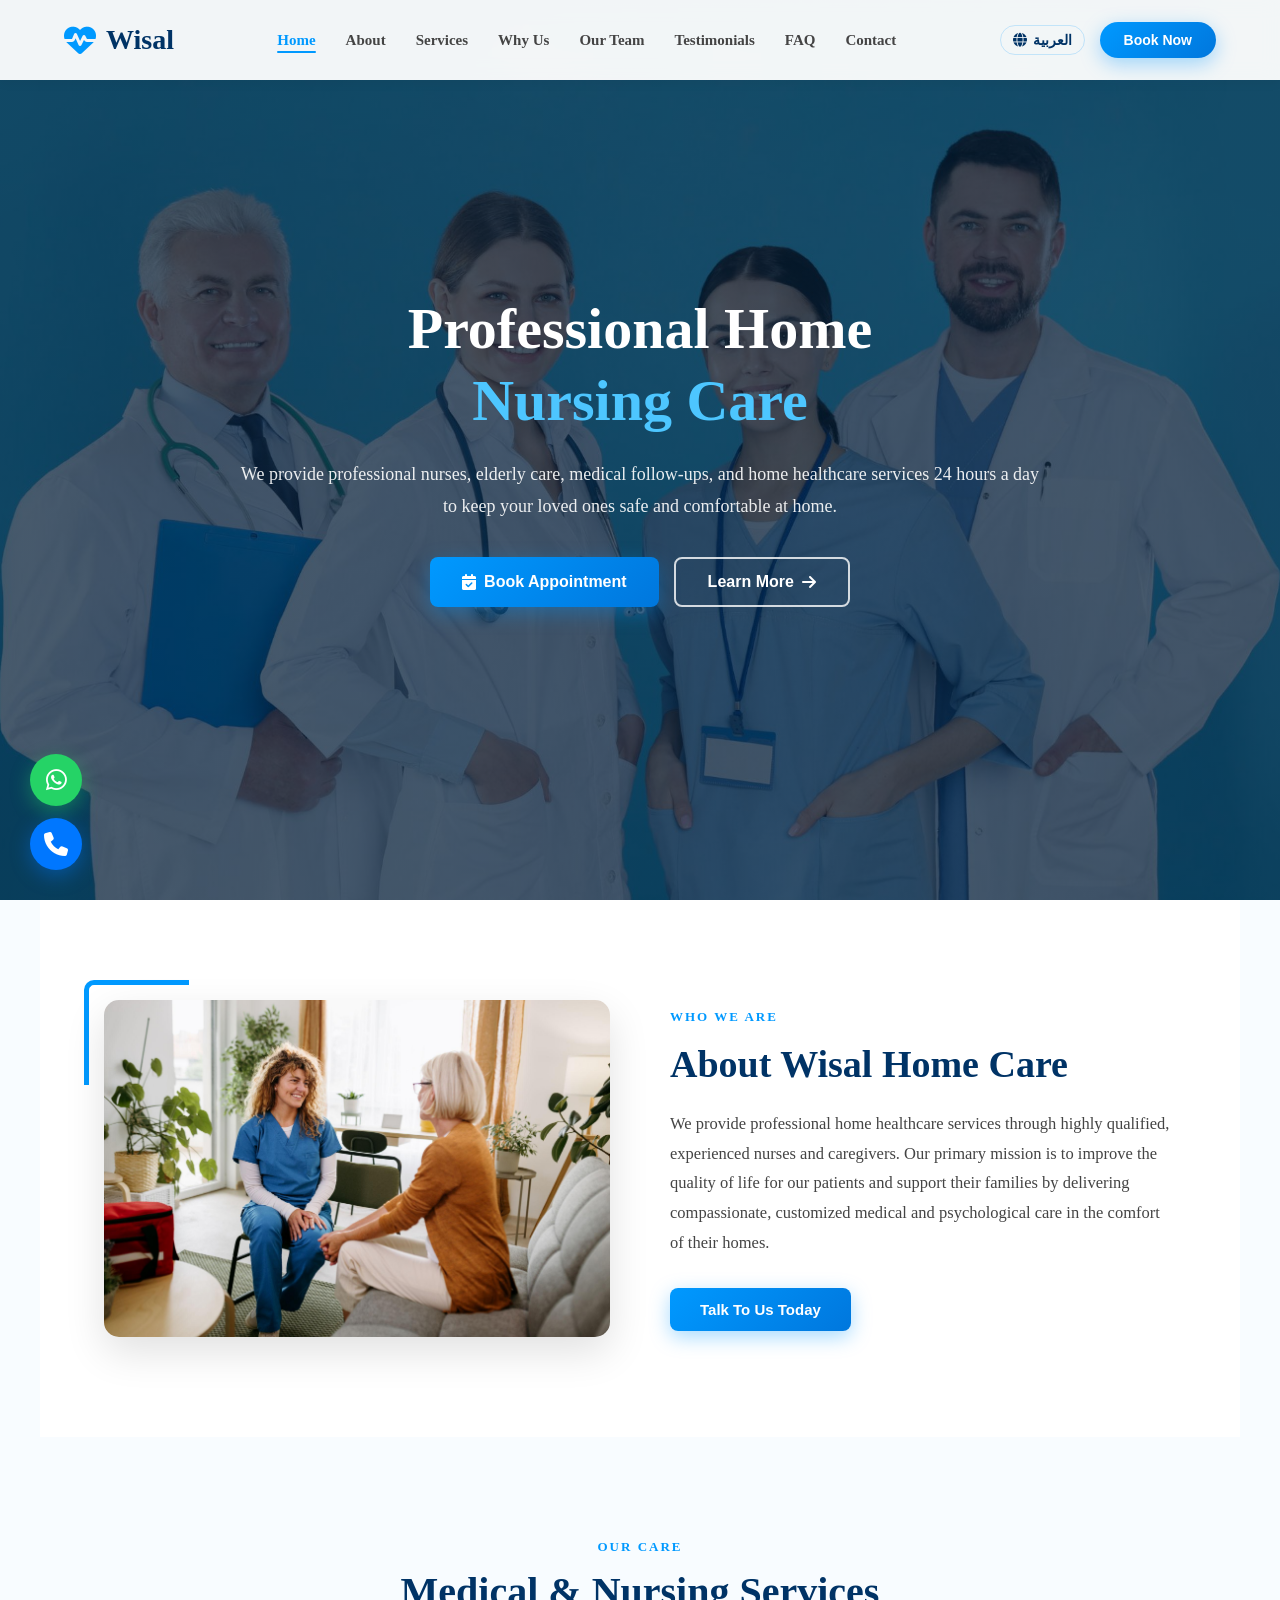
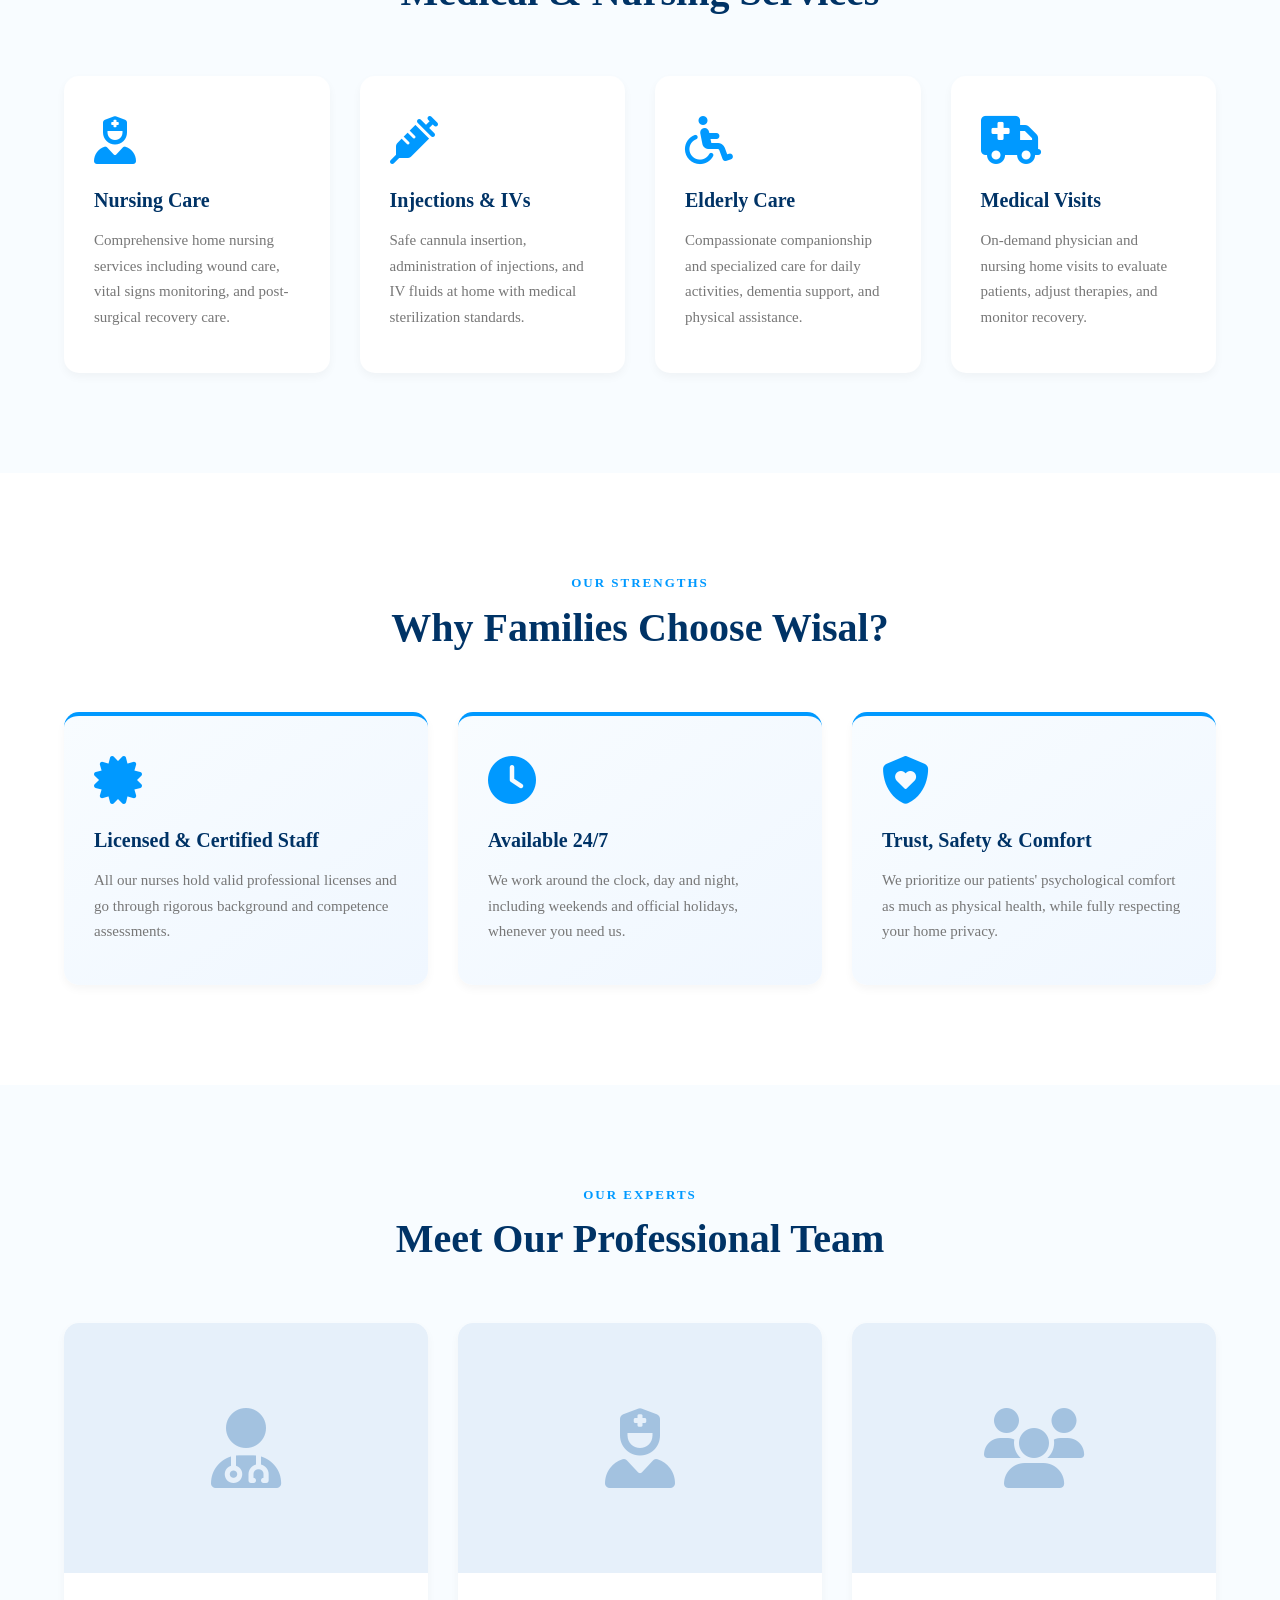
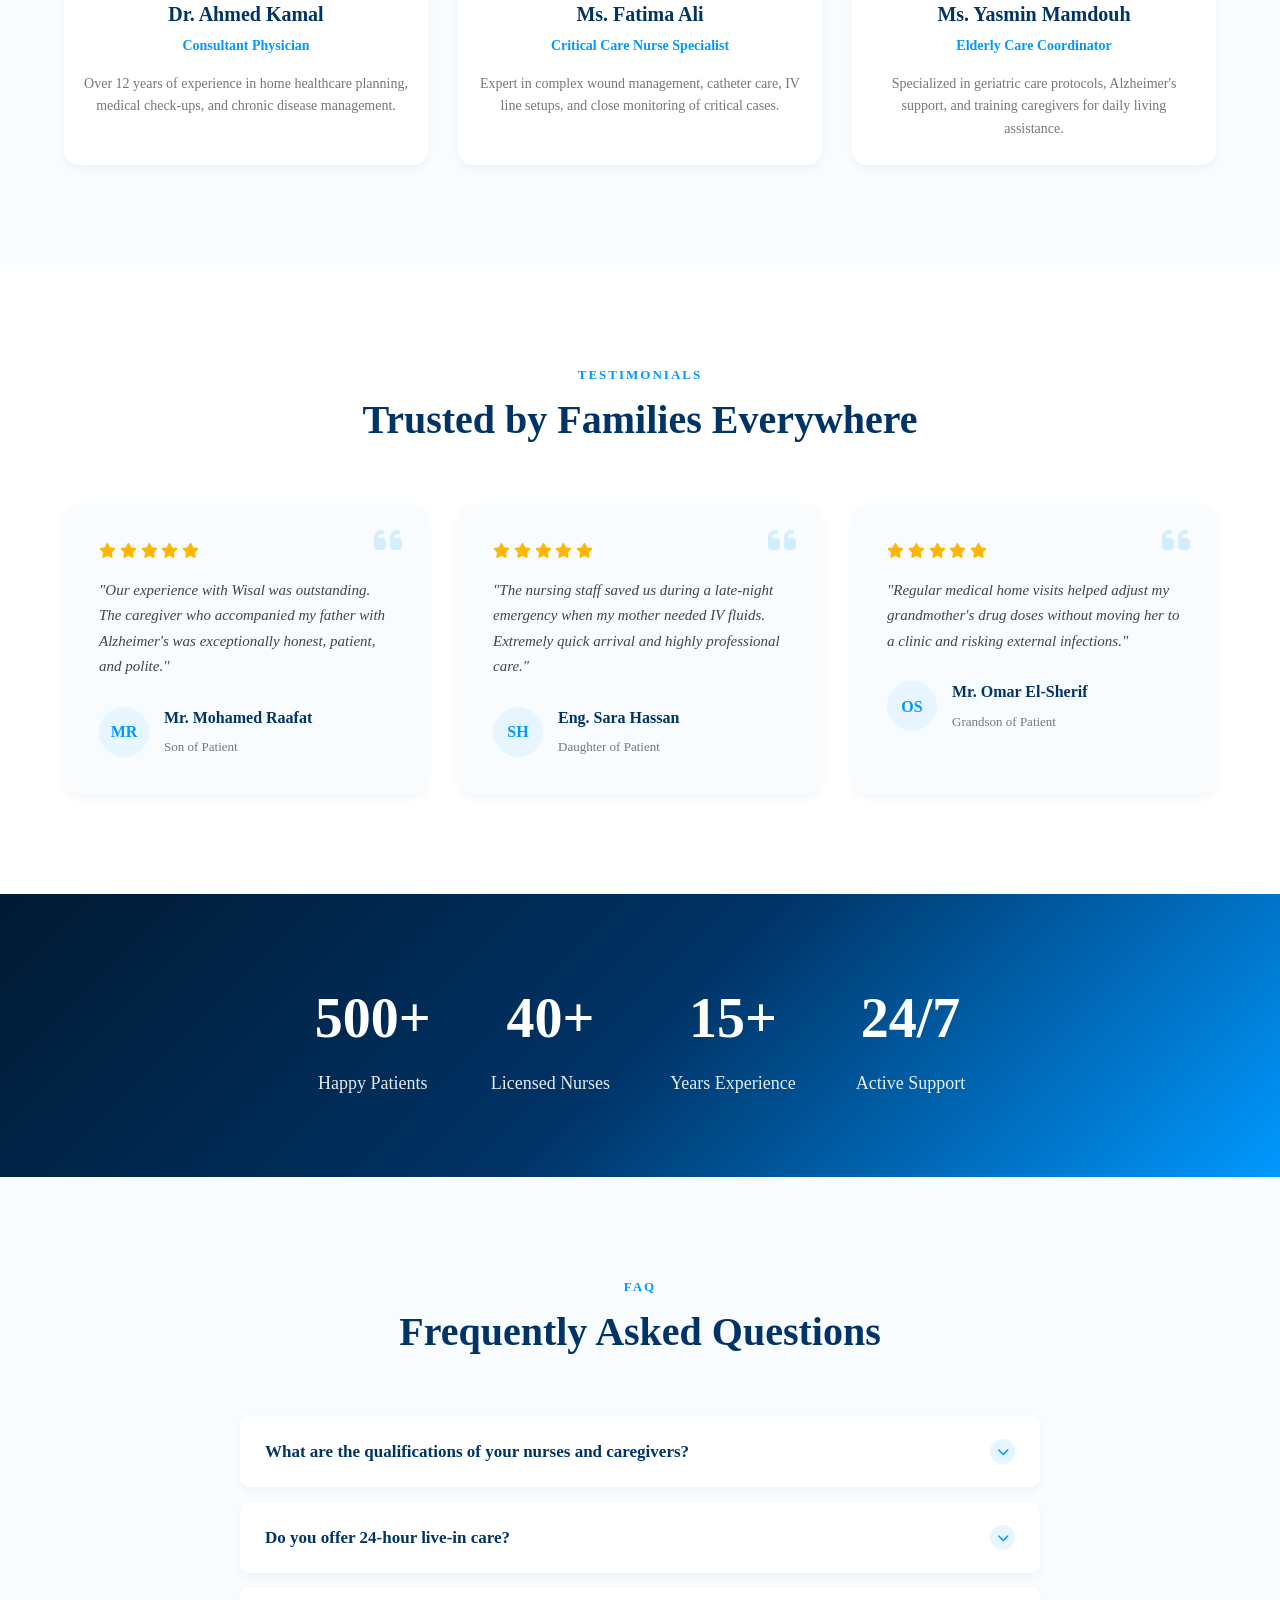
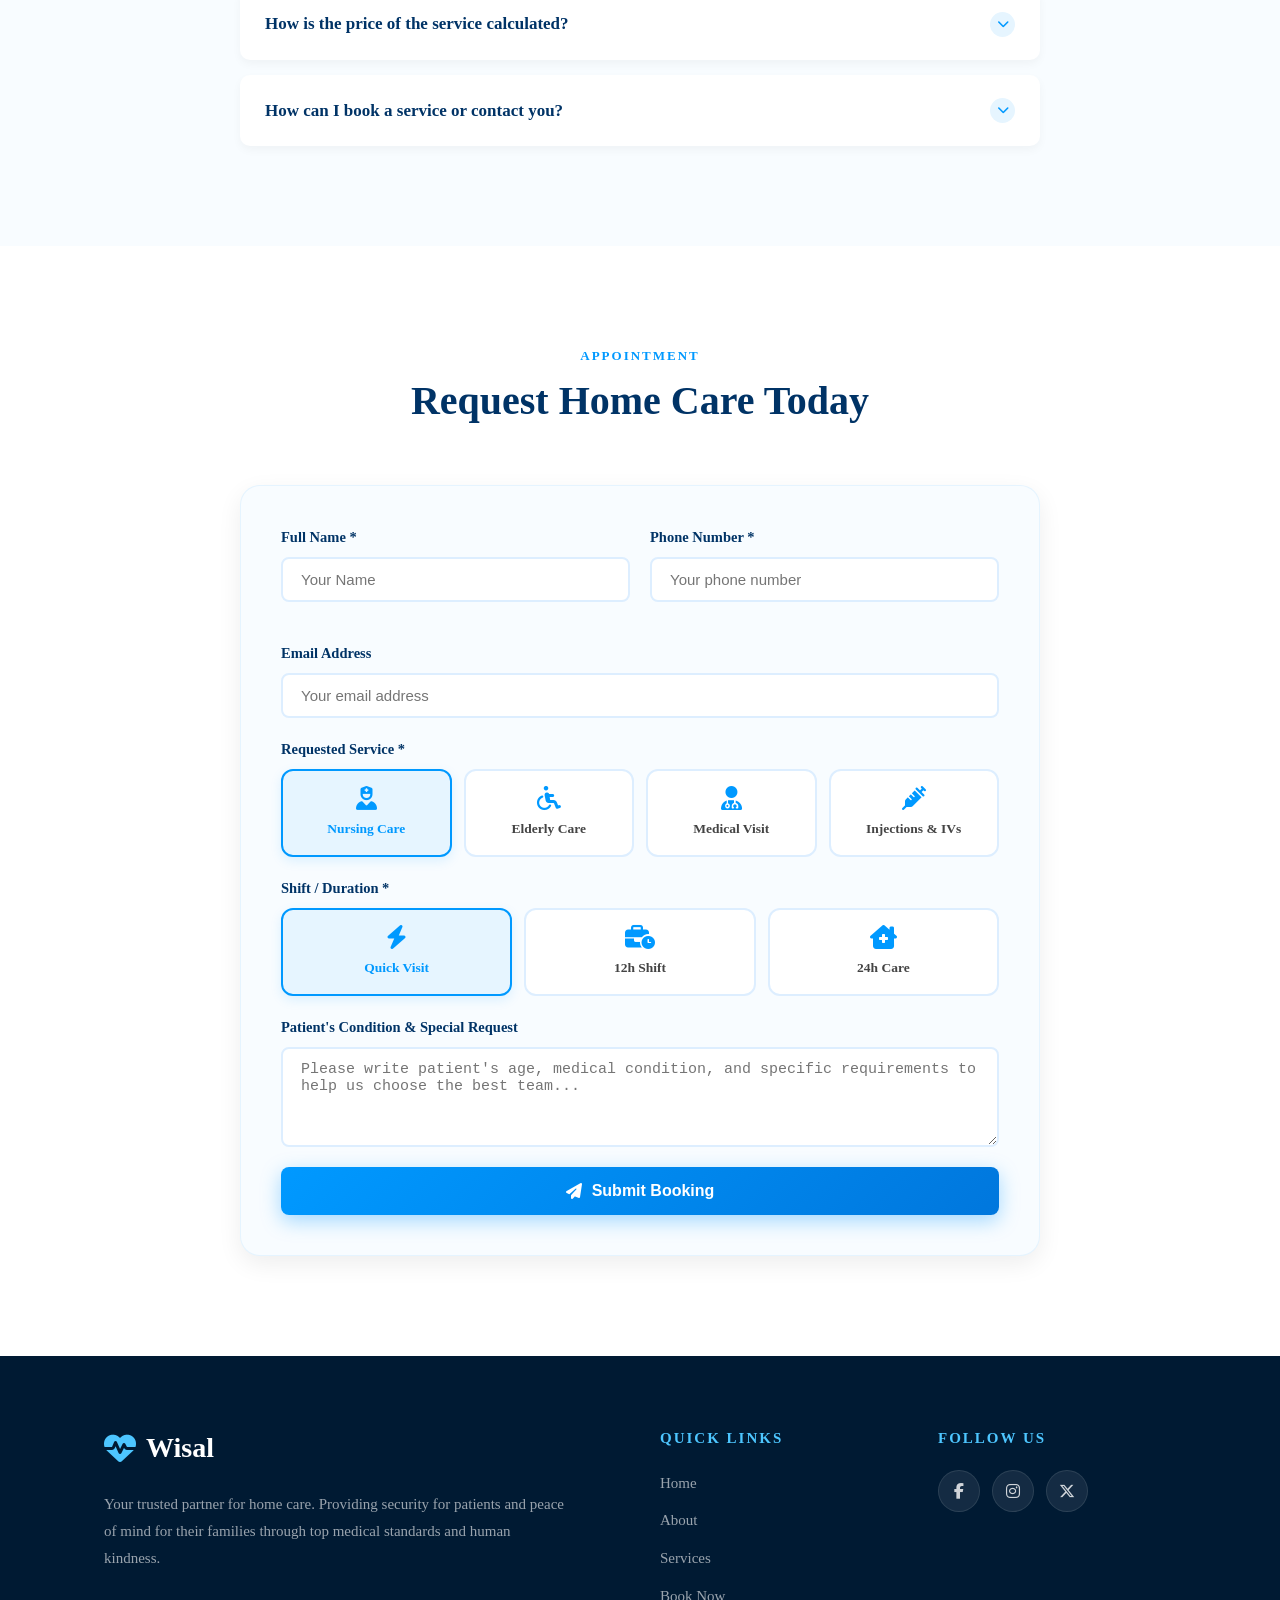
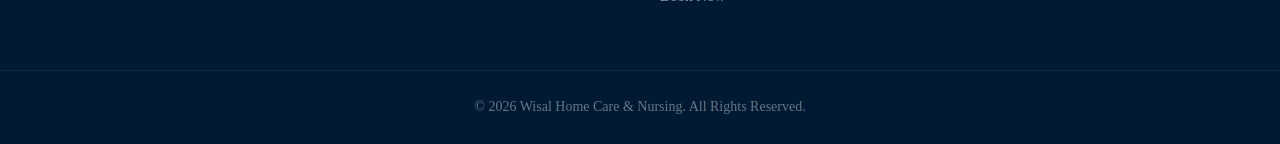
==== index-en.html @ 46eadae9 "Refactor project structure to modular files, add Arabic/English versions, interactive booking form, " ====
<!DOCTYPE html>
<html lang="en" dir="ltr">
<head>
    <meta charset="UTF-8">
    <meta name="viewport" content="width=device-width, initial-scale=1.0">
    <meta name="description" content="Wisal Home Care Community - Providing professional home nursing, elderly care, and medical follow-ups 24/7.">
    <title>Wisal Home Care & Nursing Services</title>
    <!-- FontAwesome Icons -->
    <link rel="stylesheet" href="https://cdnjs.cloudflare.com/ajax/libs/font-awesome/6.7.2/css/all.min.css">
    <!-- Split CSS Compiled File -->
    <link rel="stylesheet" href="./css/style.css">
</head>
<body>

<!-- ==========================================================================
     NAVBAR
     ========================================================================== -->
<header id="header">
    <nav>
        <a href="#" class="logo">
            <i class="fa-solid fa-heart-pulse"></i>
            <h2>Wisal</h2>
        </a>

        <ul class="nav-links" id="nav-links">
            <li><a href="#" class="active">Home</a></li>
            <li><a href="#about">About</a></li>
            <li><a href="#services">Services</a></li>
            <li><a href="#why-us">Why Us</a></li>
            <li><a href="#team">Our Team</a></li>
            <li><a href="#testimonials">Testimonials</a></li>
            <li><a href="#faq">FAQ</a></li>
            <li><a href="#contact">Contact</a></li>
        </ul>

        <div class="nav-right">
            <!-- Language Switcher -->
            <button class="lang-switch" onclick="window.location.href='./index.html'">
                <i class="fa-solid fa-globe"></i>
                <span>العربية</span>
            </button>
            <button class="book-btn" onclick="document.getElementById('contact').scrollIntoView({behavior:'smooth'})">Book Now</button>
            <div class="hamburger" id="hamburger">
                <span></span>
                <span></span>
                <span></span>
            </div>
        </div>
    </nav>
</header>

<!-- ==========================================================================
     HERO SECTION
     ========================================================================== -->
<section class="hero">
    <div class="hero-overlay">
        <div class="hero-text">
            <h1>Professional Home <span>Nursing Care</span></h1>
            <p>We provide professional nurses, elderly care, medical follow-ups, and home healthcare services 24 hours a day to keep your loved ones safe and comfortable at home.</p>
            <div class="buttons">
                <button class="btn1" onclick="document.getElementById('contact').scrollIntoView({behavior:'smooth'})">
                    <i class="fa-solid fa-calendar-check"></i> Book Appointment
                </button>
                <button class="btn2" onclick="document.getElementById('about').scrollIntoView({behavior:'smooth'})">
                    Learn More <i class="fa-solid fa-arrow-right"></i>
                </button>
            </div>
        </div>
    </div>
</section>

<!-- ==========================================================================
     ABOUT SECTION
     ========================================================================== -->
<section id="about" class="about">
    <div class="about-image reveal">
        <img src="./img/tFx-KhAilJrNJD1cGnGdFwAbZsKAb8rjtskVbV6EomZc5nAIpCiWA5G-6uvdhgjhZjy23Blpyqgkq9o8GJXaNEtevzfDGAfsOKgZnXQZ93qeG8VlobmFA5ruehhHsmvQbsqc4K2mUr1YyQvxYz3chcpA-TrYgQQSXexReo0SDhFoOBASvXWwSKOg_LoPv8xk.jpg" alt="Wisal Nursing Staff">
    </div>
    <div class="about-content reveal">
        <h4>Who We Are</h4>
        <h2>About Wisal Home Care</h2>
        <p>We provide professional home healthcare services through highly qualified, experienced nurses and caregivers. Our primary mission is to improve the quality of life for our patients and support their families by delivering compassionate, customized medical and psychological care in the comfort of their homes.</p>
        <button onclick="document.getElementById('contact').scrollIntoView({behavior:'smooth'})">Talk To Us Today</button>
    </div>
</section>

<!-- ==========================================================================
     SERVICES SECTION
     ========================================================================== -->
<section id="services" class="services">
    <div class="section-header reveal">
        <h4>Our Care</h4>
        <h2>Medical & Nursing Services</h2>
    </div>
    <div class="service-container">
        <div class="service-card reveal">
            <i class="fa-solid fa-user-nurse"></i>
            <h3>Nursing Care</h3>
            <p>Comprehensive home nursing services including wound care, vital signs monitoring, and post-surgical recovery care.</p>
        </div>
        <div class="service-card reveal">
            <i class="fa-solid fa-syringe"></i>
            <h3>Injections & IVs</h3>
            <p>Safe cannula insertion, administration of injections, and IV fluids at home with medical sterilization standards.</p>
        </div>
        <div class="service-card reveal">
            <i class="fa-solid fa-wheelchair"></i>
            <h3>Elderly Care</h3>
            <p>Compassionate companionship and specialized care for daily activities, dementia support, and physical assistance.</p>
        </div>
        <div class="service-card reveal">
            <i class="fa-solid fa-truck-medical"></i>
            <h3>Medical Visits</h3>
            <p>On-demand physician and nursing home visits to evaluate patients, adjust therapies, and monitor recovery.</p>
        </div>
    </div>
</section>

<!-- ==========================================================================
     WHY US SECTION
     ========================================================================== -->
<section id="why-us" class="why-us">
    <div class="section-header reveal">
        <h4>Our Strengths</h4>
        <h2>Why Families Choose Wisal?</h2>
    </div>
    <div class="why-container">
        <div class="why-card reveal">
            <i class="fa-solid fa-certificate"></i>
            <h3>Licensed & Certified Staff</h3>
            <p>All our nurses hold valid professional licenses and go through rigorous background and competence assessments.</p>
        </div>
        <div class="why-card reveal">
            <i class="fa-solid fa-clock"></i>
            <h3>Available 24/7</h3>
            <p>We work around the clock, day and night, including weekends and official holidays, whenever you need us.</p>
        </div>
        <div class="why-card reveal">
            <i class="fa-solid fa-shield-heart"></i>
            <h3>Trust, Safety & Comfort</h3>
            <p>We prioritize our patients' psychological comfort as much as physical health, while fully respecting your home privacy.</p>
        </div>
    </div>
</section>

<!-- ==========================================================================
     TEAM SECTION
     ========================================================================== -->
<section id="team" class="team">
    <div class="section-header reveal">
        <h4>Our Experts</h4>
        <h2>Meet Our Professional Team</h2>
    </div>
    <div class="team-container">
        <div class="team-card reveal">
            <div class="team-img-box">
                <i class="fa-solid fa-user-doctor"></i>
            </div>
            <div class="team-info">
                <h3>Dr. Ahmed Kamal</h3>
                <p class="specialty">Consultant Physician</p>
                <p>Over 12 years of experience in home healthcare planning, medical check-ups, and chronic disease management.</p>
            </div>
        </div>
        <div class="team-card reveal">
            <div class="team-img-box">
                <i class="fa-solid fa-user-nurse"></i>
            </div>
            <div class="team-info">
                <h3>Ms. Fatima Ali</h3>
                <p class="specialty">Critical Care Nurse Specialist</p>
                <p>Expert in complex wound management, catheter care, IV line setups, and close monitoring of critical cases.</p>
            </div>
        </div>
        <div class="team-card reveal">
            <div class="team-img-box">
                <i class="fa-solid fa-users"></i>
            </div>
            <div class="team-info">
                <h3>Ms. Yasmin Mamdouh</h3>
                <p class="specialty">Elderly Care Coordinator</p>
                <p>Specialized in geriatric care protocols, Alzheimer's support, and training caregivers for daily living assistance.</p>
            </div>
        </div>
    </div>
</section>

<!-- ==========================================================================
     TESTIMONIALS SECTION
     ========================================================================== -->
<section id="testimonials" class="testimonials">
    <div class="section-header reveal">
        <h4>Testimonials</h4>
        <h2>Trusted by Families Everywhere</h2>
    </div>
    <div class="testimonial-container">
        <div class="testimonial-card reveal">
            <i class="fa-solid fa-quote-left quote-icon"></i>
            <div class="stars">
                <i class="fa-solid fa-star"></i>
                <i class="fa-solid fa-star"></i>
                <i class="fa-solid fa-star"></i>
                <i class="fa-solid fa-star"></i>
                <i class="fa-solid fa-star"></i>
            </div>
            <p>"Our experience with Wisal was outstanding. The caregiver who accompanied my father with Alzheimer's was exceptionally honest, patient, and polite."</p>
            <div class="client-info">
                <div class="client-avatar">MR</div>
                <div class="client-details">
                    <h4>Mr. Mohamed Raafat</h4>
                    <span>Son of Patient</span>
                </div>
            </div>
        </div>
        <div class="testimonial-card reveal">
            <i class="fa-solid fa-quote-left quote-icon"></i>
            <div class="stars">
                <i class="fa-solid fa-star"></i>
                <i class="fa-solid fa-star"></i>
                <i class="fa-solid fa-star"></i>
                <i class="fa-solid fa-star"></i>
                <i class="fa-solid fa-star"></i>
            </div>
            <p>"The nursing staff saved us during a late-night emergency when my mother needed IV fluids. Extremely quick arrival and highly professional care."</p>
            <div class="client-info">
                <div class="client-avatar">SH</div>
                <div class="client-details">
                    <h4>Eng. Sara Hassan</h4>
                    <span>Daughter of Patient</span>
                </div>
            </div>
        </div>
        <div class="testimonial-card reveal">
            <i class="fa-solid fa-quote-left quote-icon"></i>
            <div class="stars">
                <i class="fa-solid fa-star"></i>
                <i class="fa-solid fa-star"></i>
                <i class="fa-solid fa-star"></i>
                <i class="fa-solid fa-star"></i>
                <i class="fa-solid fa-star"></i>
            </div>
            <p>"Regular medical home visits helped adjust my grandmother's drug doses without moving her to a clinic and risking external infections."</p>
            <div class="client-info">
                <div class="client-avatar">OS</div>
                <div class="client-details">
                    <h4>Mr. Omar El-Sherif</h4>
                    <span>Grandson of Patient</span>
                </div>
            </div>
        </div>
    </div>
</section>

<!-- ==========================================================================
     STATISTICS SECTION
     ========================================================================== -->
<section class="stats">
    <div class="stat-box reveal">
        <h2>500+</h2>
        <p>Happy Patients</p>
    </div>
    <div class="stat-box reveal">
        <h2>40+</h2>
        <p>Licensed Nurses</p>
    </div>
    <div class="stat-box reveal">
        <h2>15+</h2>
        <p>Years Experience</p>
    </div>
    <div class="stat-box reveal">
        <h2>24/7</h2>
        <p>Active Support</p>
    </div>
</section>

<!-- ==========================================================================
     FAQ SECTION
     ========================================================================== -->
<section id="faq" class="faq">
    <div class="section-header reveal">
        <h4>FAQ</h4>
        <h2>Frequently Asked Questions</h2>
    </div>
    <div class="faq-container">
        <div class="faq-item reveal">
            <div class="faq-header">
                <h3>What are the qualifications of your nurses and caregivers?</h3>
                <div class="faq-icon"><i class="fa-solid fa-chevron-down"></i></div>
            </div>
            <div class="faq-body">
                <div class="faq-content">
                    All our nursing staff hold accredited nursing degrees and official practice licenses. Our elderly caregivers are carefully selected and trained in physical assistance, psychological comfort, and caring for patients with Alzheimer's and Parkinson's.
                </div>
            </div>
        </div>
        <div class="faq-item reveal">
            <div class="faq-header">
                <h3>Do you offer 24-hour live-in care?</h3>
                <div class="faq-icon"><i class="fa-solid fa-chevron-down"></i></div>
            </div>
            <div class="faq-body">
                <div class="faq-content">
                    Yes, we provide 24/7 live-in care services, either through a resident caregiver or via shifts (e.g., rotating 12-hour shifts) to guarantee that the patient is never left unsupervised.
                </div>
            </div>
        </div>
        <div class="faq-item reveal">
            <div class="faq-header">
                <h3>How is the price of the service calculated?</h3>
                <div class="faq-icon"><i class="fa-solid fa-chevron-down"></i></div>
            </div>
            <div class="faq-body">
                <div class="faq-content">
                    Pricing is calculated based on the patient's medical condition, the type of care (medical treatment vs daily companion care), and the duration (quick visit, 12-hour shift, or 24-hour residency). We offer flexible monthly packages.
                </div>
            </div>
        </div>
        <div class="faq-item reveal">
            <div class="faq-header">
                <h3>How can I book a service or contact you?</h3>
                <div class="faq-icon"><i class="fa-solid fa-chevron-down"></i></div>
            </div>
            <div class="faq-body">
                <div class="faq-content">
                    You can request a booking by filling out the form below, calling us directly, or using the floating WhatsApp button to chat instantly with our service coordinators.
                </div>
            </div>
        </div>
    </div>
</section>

<!-- ==========================================================================
     CONTACT SECTION
     ========================================================================== -->
<section id="contact" class="contact">
    <div class="section-header reveal">
        <h4>Appointment</h4>
        <h2>Request Home Care Today</h2>
    </div>
    
    <div class="booking-form-box reveal">
        <form id="bookingForm" action="https://formspree.io/f/xzdngzao" method="POST">
            <!-- Name & Phone -->
            <div class="form-group-grid">
                <div class="form-group">
                    <label for="name">Full Name *</label>
                    <input type="text" id="name" name="name" class="form-input" placeholder="Your Name" required>
                </div>
                <div class="form-group">
                    <label for="phone">Phone Number *</label>
                    <input type="tel" id="phone" name="phone" class="form-input" placeholder="Your phone number" required>
                </div>
            </div>
            
            <div class="form-group">
                <label for="email">Email Address</label>
                <input type="email" id="email" name="email" class="form-input" placeholder="Your email address">
            </div>

            <!-- Service Radio Selection Grid -->
            <div class="form-group">
                <label>Requested Service *</label>
                <div class="radio-grid">
                    <label class="radio-card">
                        <input type="radio" name="service_type" value="Nursing" checked>
                        <i class="fa-solid fa-user-nurse"></i>
                        <span>Nursing Care</span>
                    </label>
                    <label class="radio-card">
                        <input type="radio" name="service_type" value="Elderly Care">
                        <i class="fa-solid fa-wheelchair"></i>
                        <span>Elderly Care</span>
                    </label>
                    <label class="radio-card">
                        <input type="radio" name="service_type" value="Medical Visit">
                        <i class="fa-solid fa-user-doctor"></i>
                        <span>Medical Visit</span>
                    </label>
                    <label class="radio-card">
                        <input type="radio" name="service_type" value="Injections/IV">
                        <i class="fa-solid fa-syringe"></i>
                        <span>Injections & IVs</span>
                    </label>
                </div>
            </div>

            <!-- Duration Selection Grid -->
            <div class="form-group">
                <label>Shift / Duration *</label>
                <div class="radio-grid">
                    <label class="radio-card">
                        <input type="radio" name="duration" value="Quick Visit" checked>
                        <i class="fa-solid fa-bolt"></i>
                        <span>Quick Visit</span>
                    </label>
                    <label class="radio-card">
                        <input type="radio" name="duration" value="12 Hours Shift">
                        <i class="fa-solid fa-business-time"></i>
                        <span>12h Shift</span>
                    </label>
                    <label class="radio-card">
                        <input type="radio" name="duration" value="24 Hours Care">
                        <i class="fa-solid fa-house-chimney-medical"></i>
                        <span>24h Care</span>
                    </label>
                </div>
            </div>

            <!-- Patient Details Textarea -->
            <div class="form-group">
                <label for="message">Patient's Condition & Special Request</label>
                <textarea id="message" name="message" class="form-textarea" placeholder="Please write patient's age, medical condition, and specific requirements to help us choose the best team..."></textarea>
            </div>

            <!-- Submit Button -->
            <button type="submit" class="submit-btn">
                <i class="fa-solid fa-paper-plane"></i>
                <span>Submit Booking</span>
            </button>
        </form>
    </div>
</section>

<!-- ==========================================================================
     FOOTER
     ========================================================================== -->
<footer>
    <div class="footer-container">
        <div class="footer-brand">
            <div class="logo">
                <i class="fa-solid fa-heart-pulse"></i>
                <h2>Wisal</h2>
            </div>
            <p>Your trusted partner for home care. Providing security for patients and peace of mind for their families through top medical standards and human kindness.</p>
        </div>
        <div class="footer-links">
            <h4>Quick Links</h4>
            <ul>
                <li><a href="#">Home</a></li>
                <li><a href="#about">About</a></li>
                <li><a href="#services">Services</a></li>
                <li><a href="#contact">Book Now</a></li>
            </ul>
        </div>
        <div class="footer-social">
            <h4>Follow Us</h4>
            <div class="social-icons">
                <a href="#" aria-label="Facebook"><i class="fa-brands fa-facebook-f"></i></a>
                <a href="#" aria-label="Instagram"><i class="fa-brands fa-instagram"></i></a>
                <a href="#" aria-label="Twitter"><i class="fa-brands fa-x-twitter"></i></a>
            </div>
        </div>
    </div>
    <div class="footer-bottom">
        <p>© 2026 Wisal Home Care & Nursing. All Rights Reserved.</p>
    </div>
</footer>

<!-- ==========================================================================
     FLOATING WIDGETS
     ========================================================================== -->
<div class="floating-widgets">
    <!-- WhatsApp Widget -->
    <a href="https://wa.me/201000000000?text=Hi%20Wisal,%20I%20would%20like%20to%20inquire%20about%20your%20home%20care%20services." 
       class="floating-btn whatsapp" target="_blank" aria-label="Contact us on WhatsApp">
        <i class="fa-brands fa-whatsapp"></i>
    </a>
    <!-- Phone Call Widget -->
    <a href="tel:+201000000000" class="floating-btn call" aria-label="Call us">
        <i class="fa-solid fa-phone"></i>
    </a>
</div>

<!-- Scroll to Top Button -->
<button class="scroll-top" id="scrollTop" aria-label="Scroll to top">
    <i class="fa-solid fa-arrow-up"></i>
</button>

<!-- Main App Script Module -->
<script type="module" src="./js/app.js"></script>
</body>
</html>
---- css/style.css ----
/* ==========================================================================
   Wisal Care Community - Main Compiled Stylesheet
   ========================================================================== */

@import url('base.css');
@import url('navigation.css');
@import url('sections.css');
@import url('components.css');
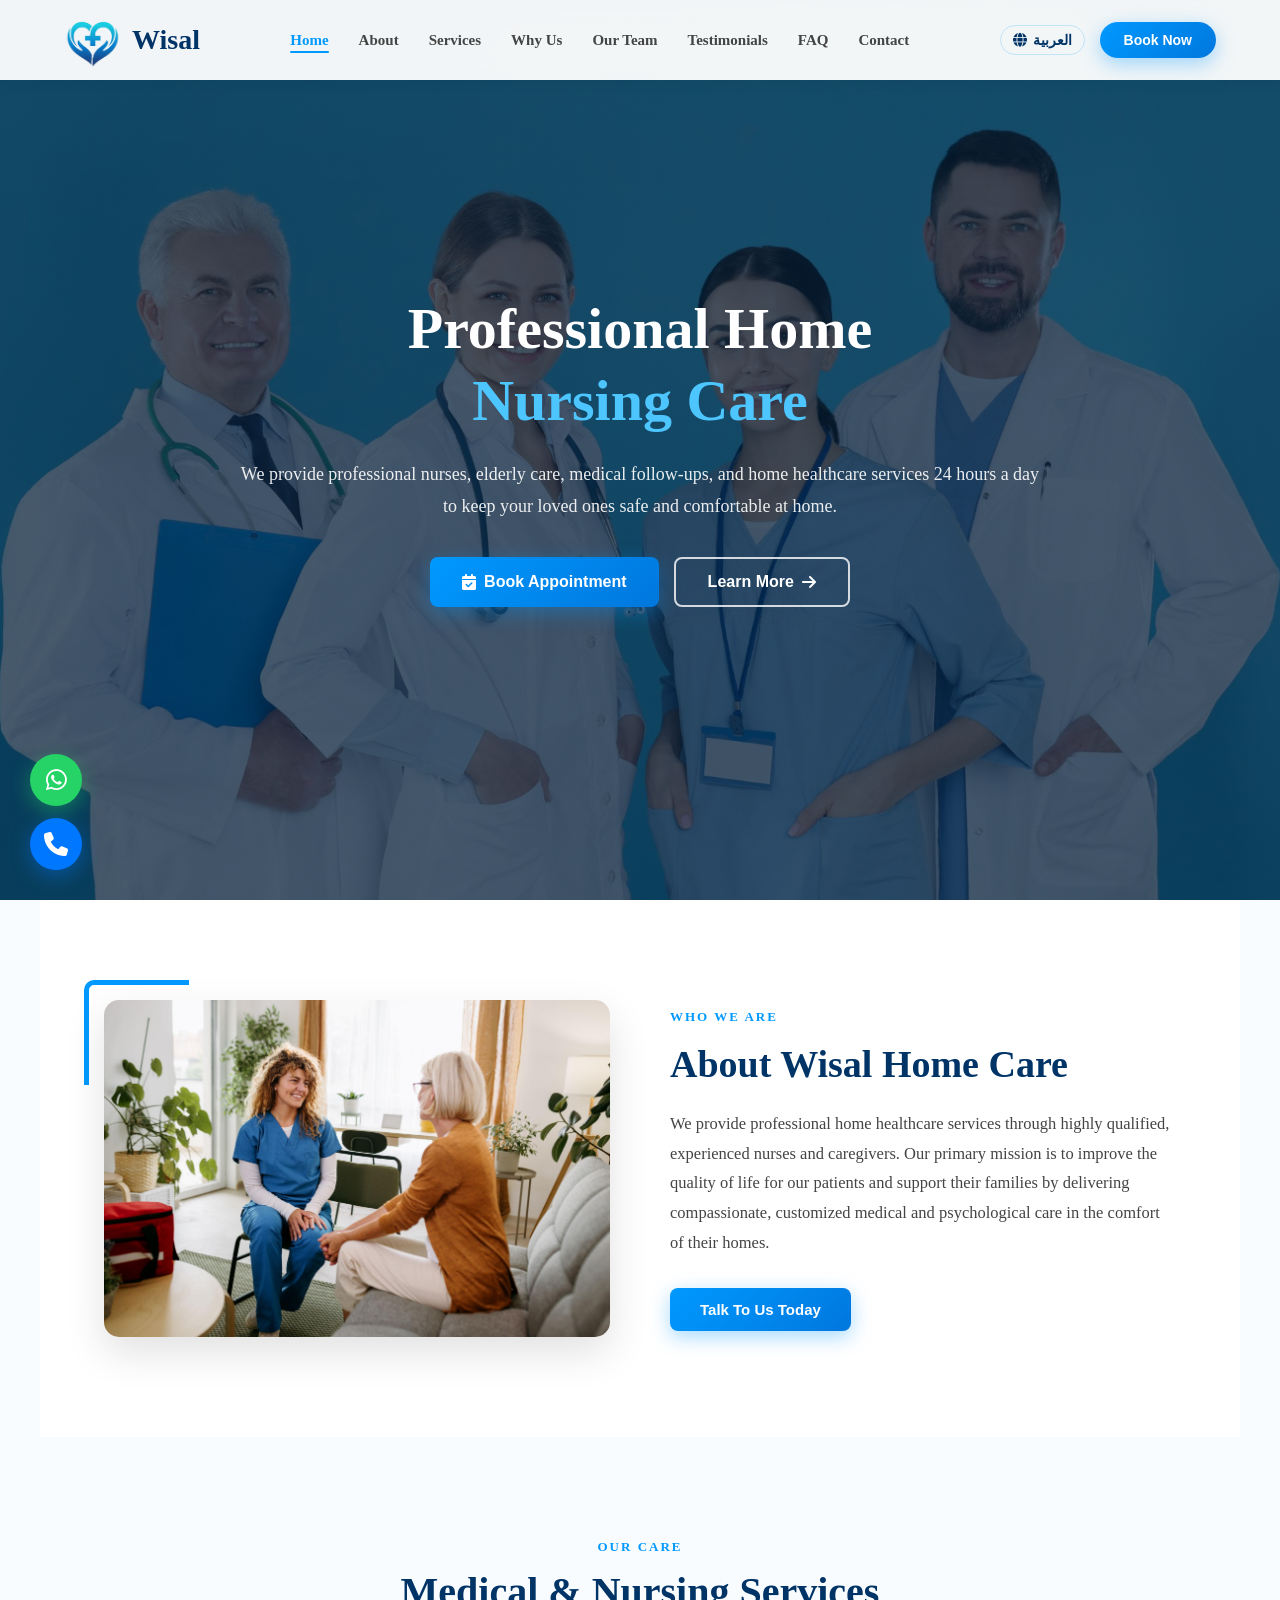
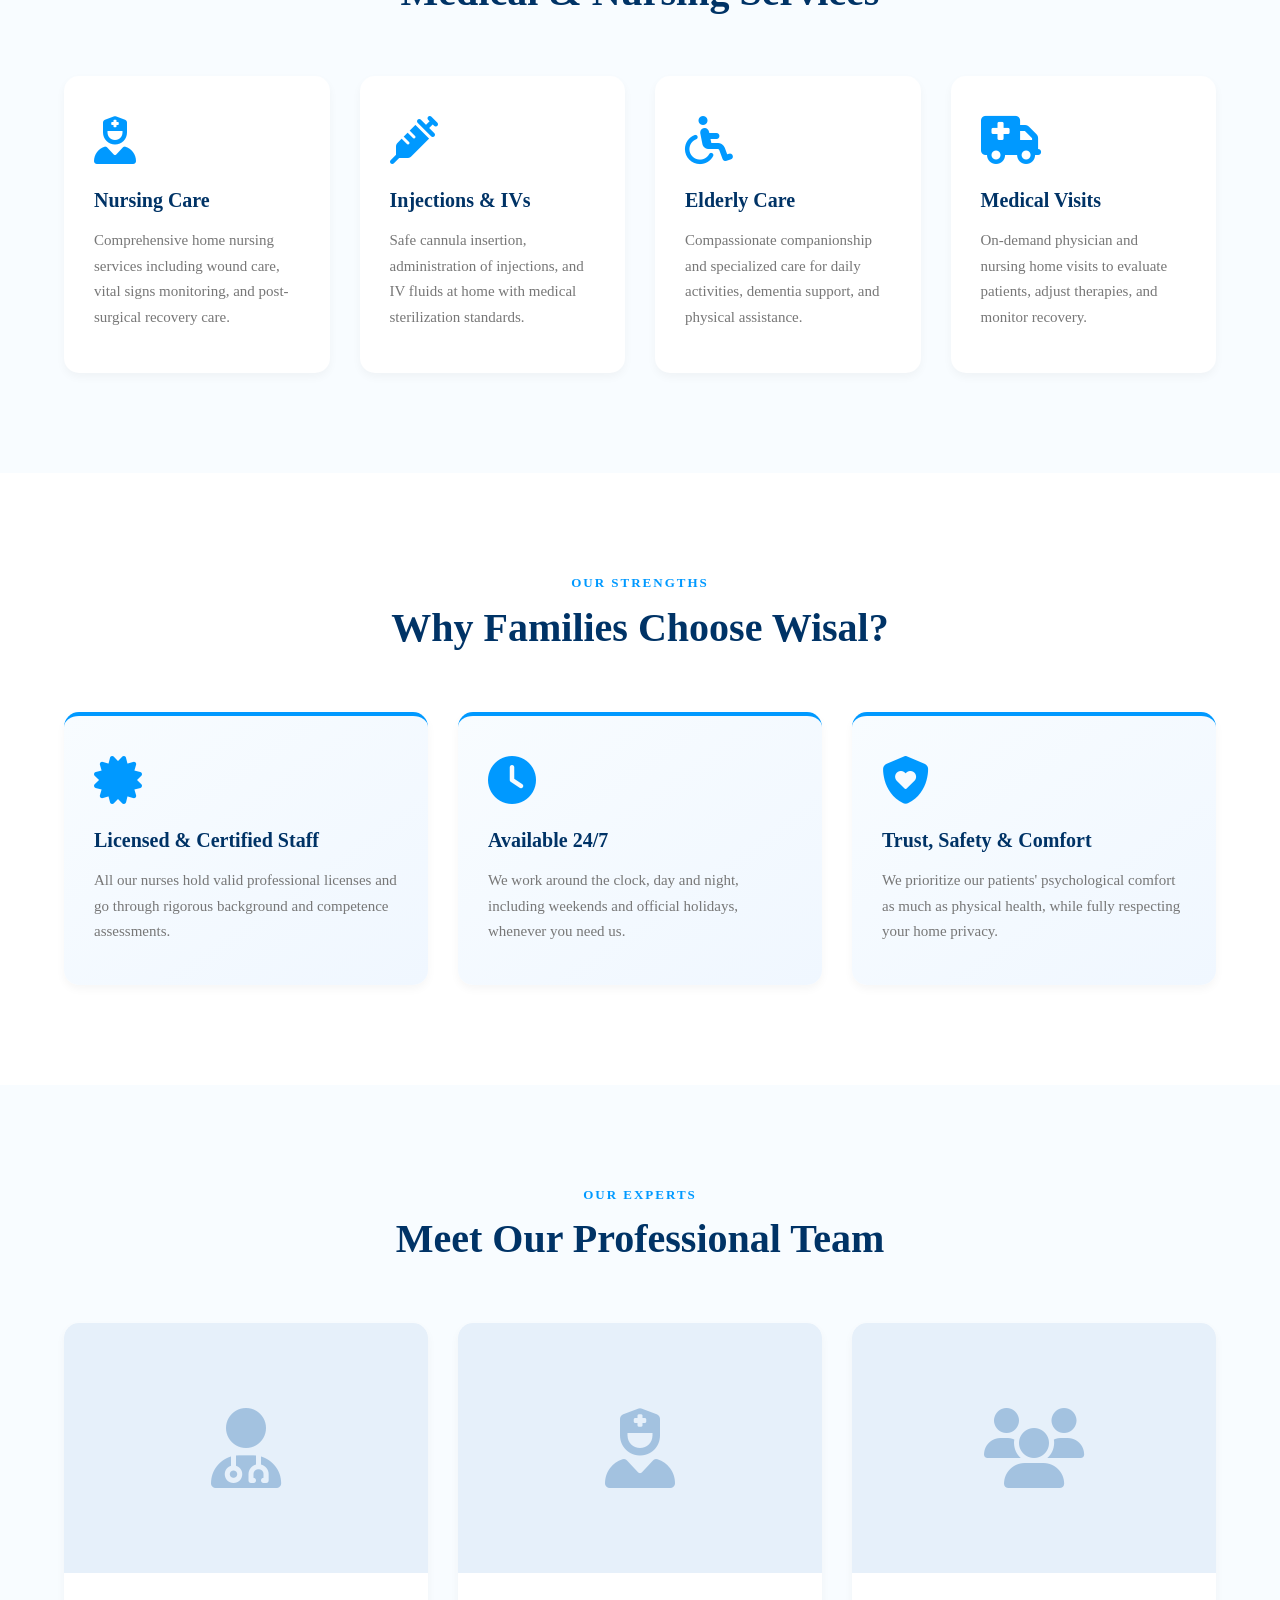
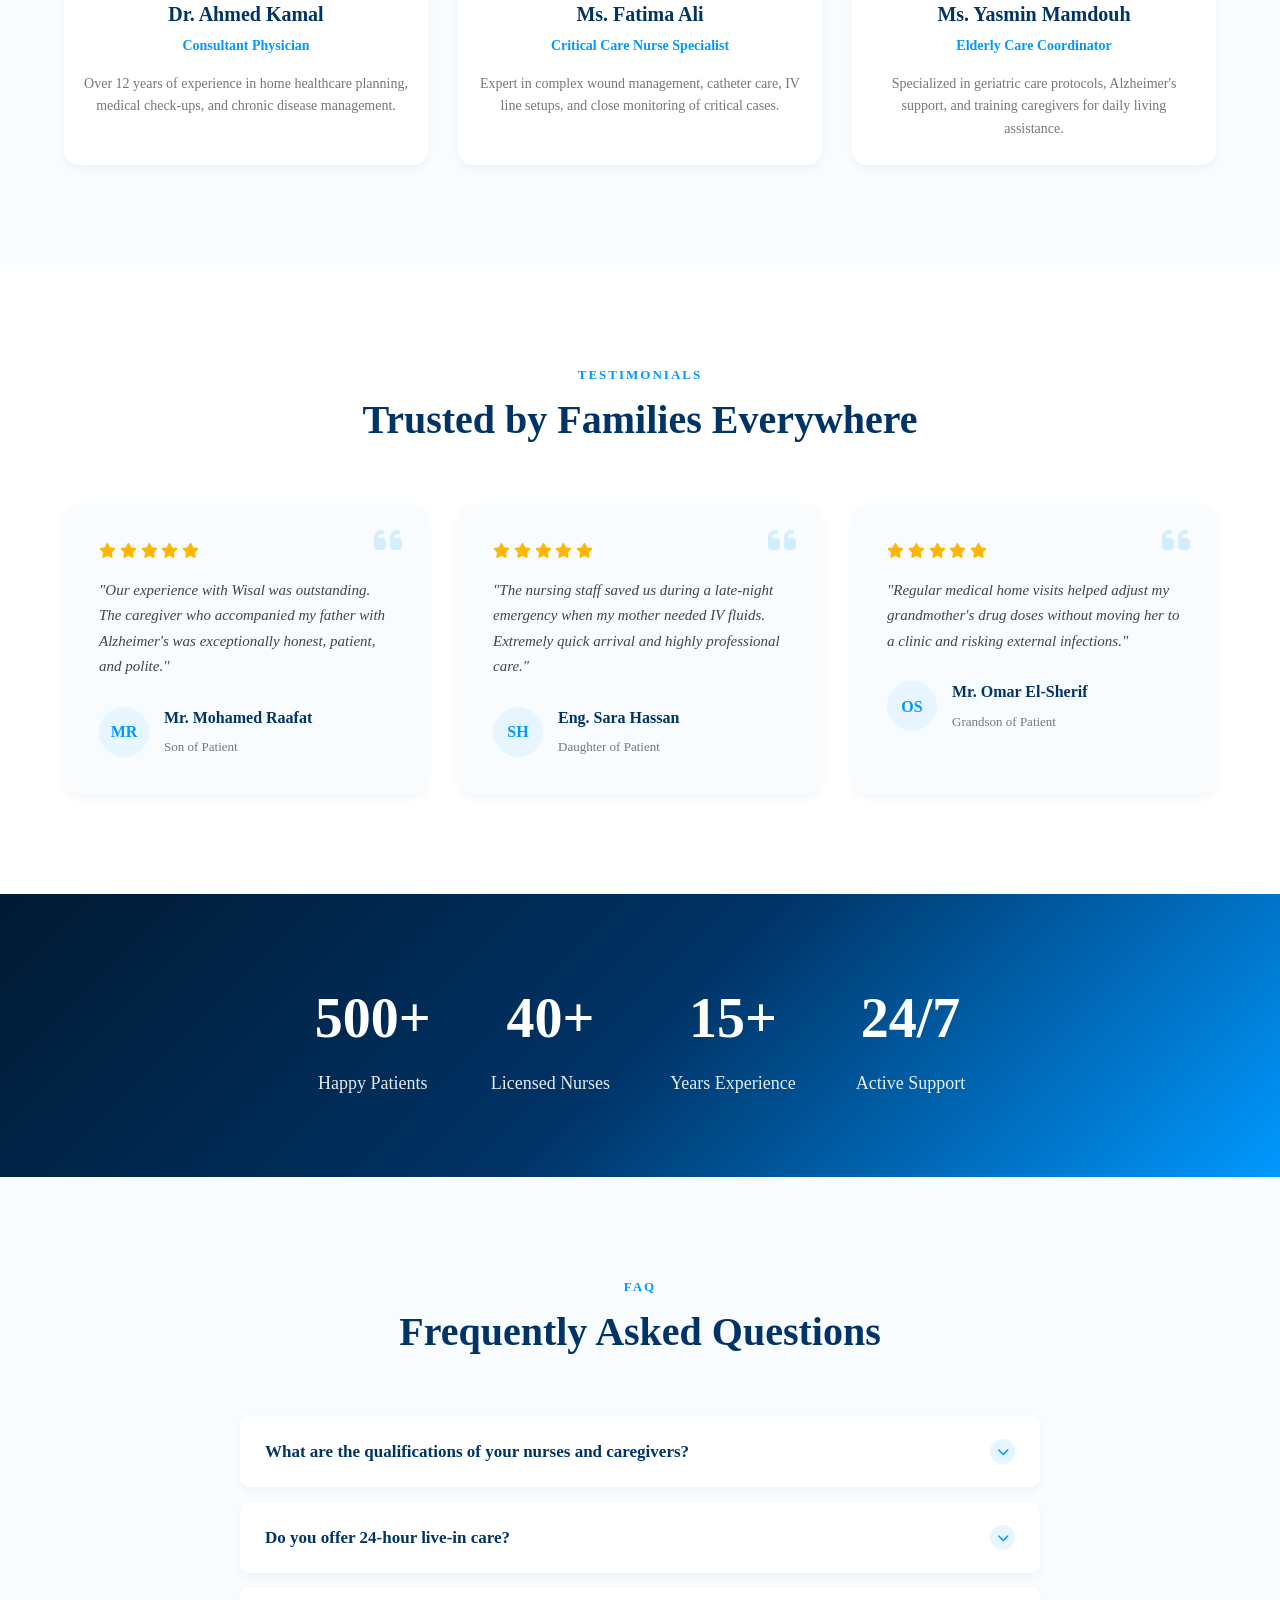
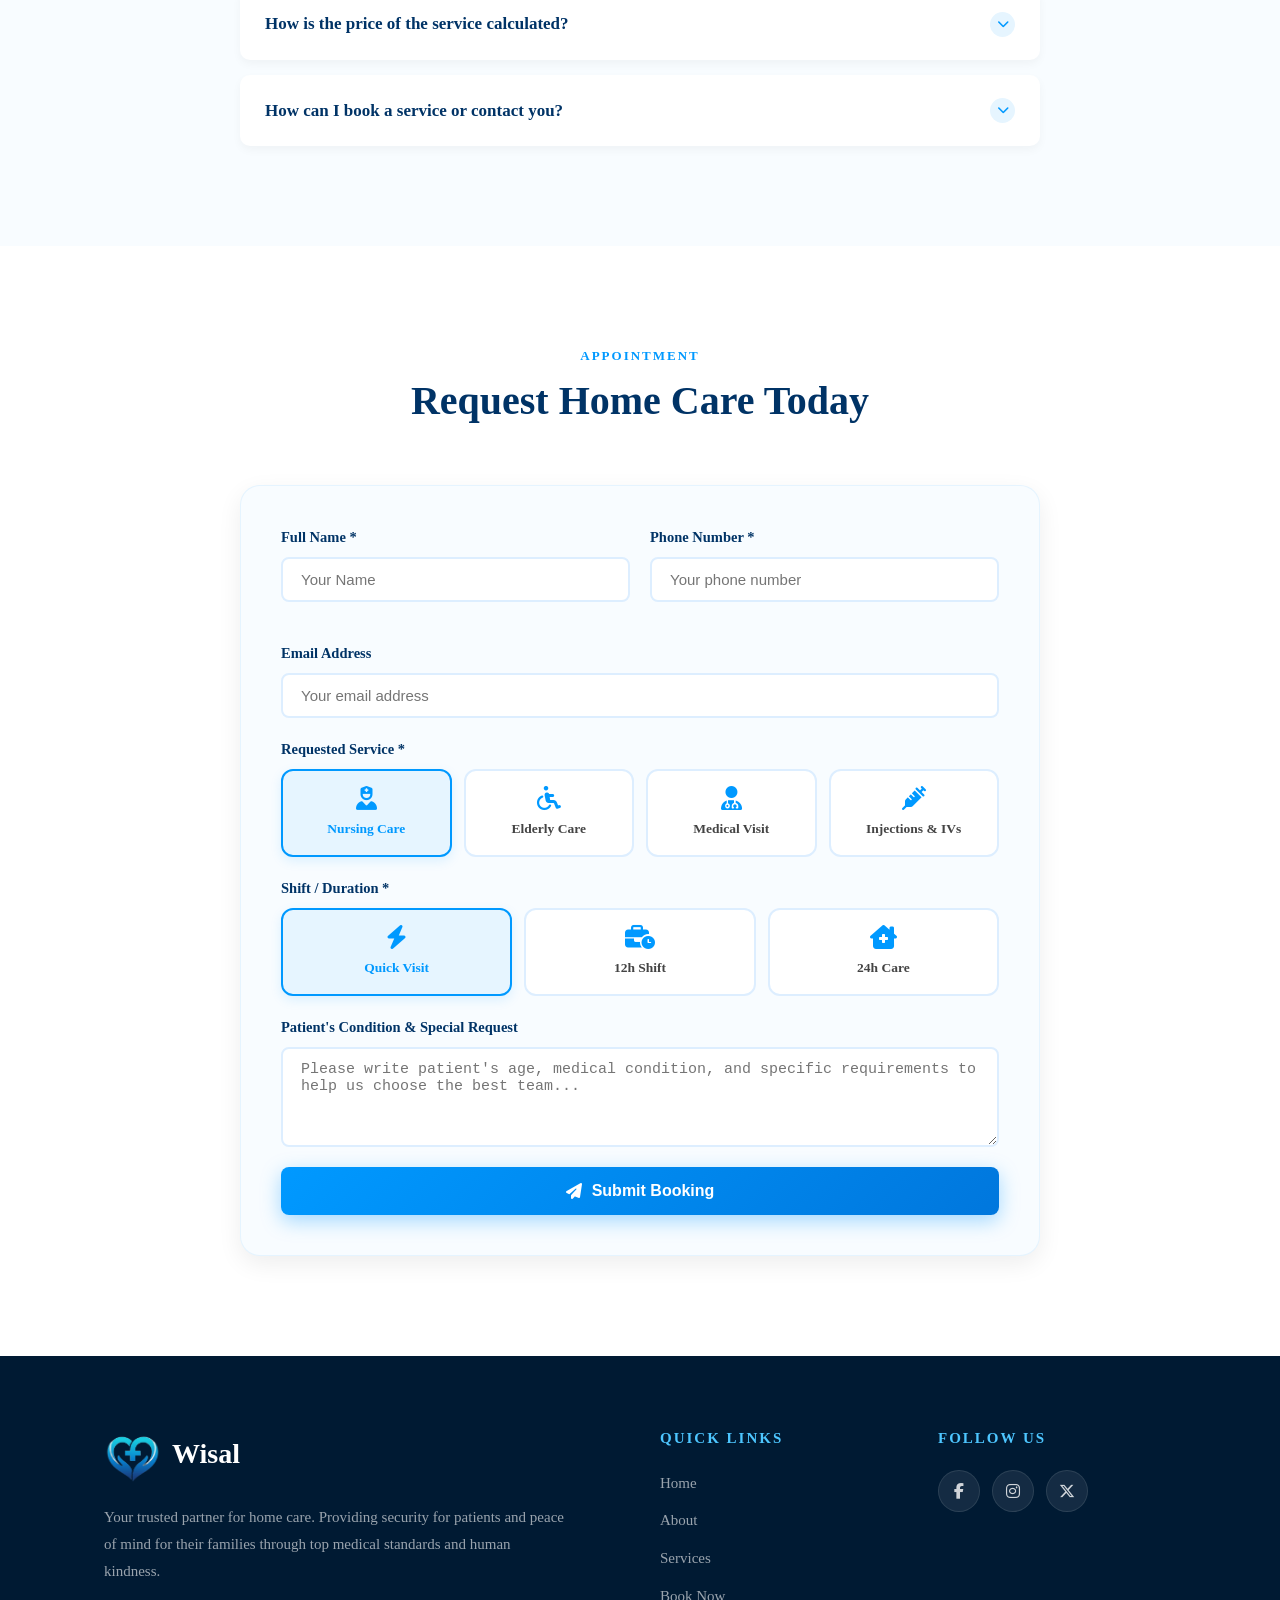
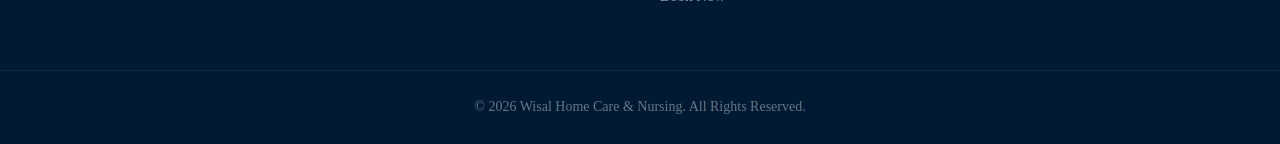
==== commit 8bdfa6d4: "Refactor project structure to modular files, add Arabic/English versions, interactive booking form, " ====
--- a/index-en.html
+++ b/index-en.html
@@ -18,7 +18,7 @@
 <header id="header">
     <nav>
         <a href="#" class="logo">
-            <i class="fa-solid fa-heart-pulse"></i>
+            <img src="./img/wisal_logo.png" alt="Wisal Home Care" class="logo-img">
             <h2>Wisal</h2>
         </a>
 
@@ -428,7 +428,7 @@
     <div class="footer-container">
         <div class="footer-brand">
             <div class="logo">
-                <i class="fa-solid fa-heart-pulse"></i>
+                <img src="./img/wisal_logo.png" alt="Wisal Home Care" class="logo-img">
                 <h2>Wisal</h2>
             </div>
             <p>Your trusted partner for home care. Providing security for patients and peace of mind for their families through top medical standards and human kindness.</p>
